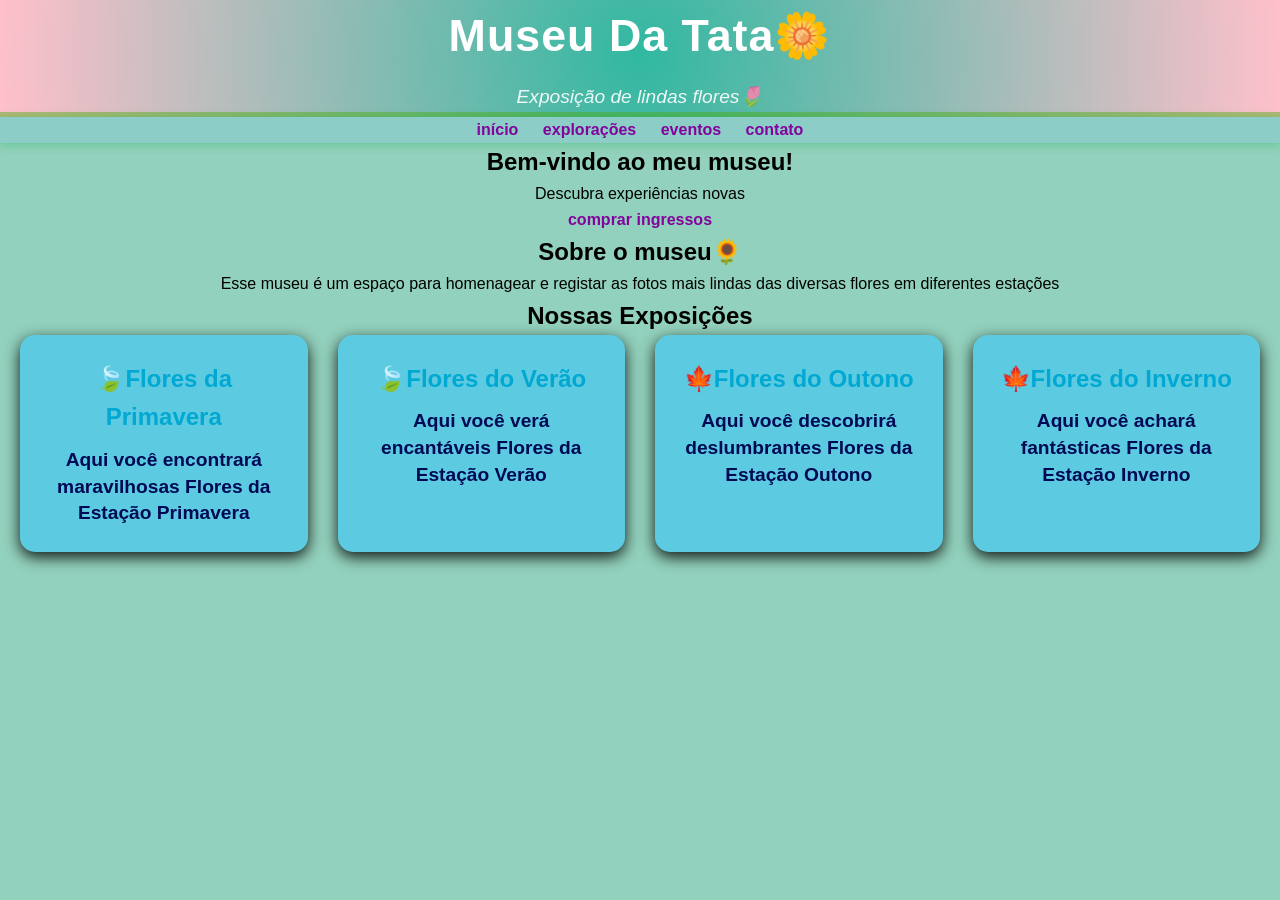
==== index.html @ c10fdc64 "bonitado" ====
<!DOCTYPE html>
<html lang="br">
<head>

    <meta charset="UTF-8">
    <meta name="viewport" content="width=device-width, initial-scale=1.0">
    <title>Museu</title>
    <link rel="stylesheet" href="css/style.css">
    <link rel="shortcut icon" href="imagens/flower-icon.png" type="image/x-icon">

</head>

<body>

    <header>

         <div class ="container">
         <h1>Museu Da Tata🌼</h1>
         <p class = "slogan">Exposição de lindas flores🌷</p>
         </div>
    </header>

    <nav>

         <div class = "container menu">
             <a href="#">início</a>
             <a href="#">explorações</a>
             <a href="#">eventos</a>
             <a href="#">contato</a>
         </div>

    </nav>

    <main>
        <section class=" banner">
            <div class="container">
                <h2>Bem-vindo ao meu museu!</h2>
                <p>Descubra experiências novas</p>
                <a href="#" class="botao">comprar ingressos</a>
            </div>

        </section>

        <section class="sobre">
            <div class="container">
                <h2>Sobre o museu🌻</h2>
                <p>Esse museu é um espaço para homenagear e registar as fotos mais lindas das diversas flores em diferentes estações</p>
            </div>
        </section>

        <section class= "exposicoes">
                <div class="container">
                     <h2>Nossas Exposições</h2>

                     <div class ="cards">
                         <article class="card">
                             <a href="pages/primavera.html">
                             <h3>🍃Flores da Primavera</h3>
                             <p>Aqui você encontrará maravilhosas Flores da Estação Primavera</p>
                             </a>
                             </article>

                         <article class="card">
                             <a href="pages/verao.html">
                             <h3>🍃Flores do Verão</h3>
                             <p>Aqui você verá encantáveis Flores da Estação Verão</p>
                              </a>
                        </article>

                        <article class="card">
                             <a href=" pages/outono.html">
                             <h3>🍁Flores do Outono</h3>
                             <p>Aqui você descobrirá deslumbrantes Flores da Estação Outono</p>
                             </a>
                        </article>

                        <article class="card">
                             <a href=" pages/inverno.html">
                             <h3>🍁Flores do Inverno</h3>
                             <p>Aqui você achará fantásticas Flores da Estação Inverno</p>
                             </a>
                        </article>

                    </div>

                </div>

        </section>
    </main>

</body>
</html>
---- css/style.css ----
img{
    height: 130px;
}

*
{
    margin: 0;
    padding: 0;
    box-sizing: border-box
}

body{
    height: 900px;
    font-family:'Gill Sans', 'Gill Sans MT', Calibri, 'Trebuchet MS', sans-serif;
    color:black;
    line-height:1.6;
    background-color: #7fc9b2d8;

}

.container{
    margin: 0 auto;
    padding: 0 20px;
    text-align: center;
}

header{
    background:radial-gradient(circle,#30b8a1,pink);
    color: rgb(255, 255, 255);
    padding: 0 20px;
    text-align: center;
    border-bottom: 5px solid rgba(80, 172, 19, 0.457);
}

 header h1{
    font-size: 2.8rem;
    margin-bottom: 10px;
    font-weight: 700;
    letter-spacing: 1px;
 }

header .slogan{
    font-size: 1.2rem;
    opacity: 0.9;
    font-style: italic;

}

nav{
    background-color:#8bccd18e;
    box-shadow: 0 2px 10px rgba(3, 174, 54, 0.313);
    position:sticky;
    top: 0;
    z-index: 100;
}

a{
    text-decoration: none;
    padding: 10px;
    color:rgb(131, 4, 156);
    font-weight: bold;
}

.card
{
    background-color: #5ccbe2;
    border-radius: 15px;
    overflow: hidden;
    box-shadow: 0 5px 15px rgba(0,0,0,0.9);
    transition: 0.3s ease;
}

.cards
{
    display: grid;
    grid-template-columns: repeat(auto-fit, minmax(280px, 1fr));
    gap: 30px;
}

.card:hover
{
    transform: translateY(-5px);
    box-shadow: 0 0 5px rgb(255, 255, 255);
}

.card a
{
    display: block;
    padding: 25px 20px;
    text-decoration: none;
    color: #ffffff;    
}

.cards h3
{
    color: #00a8d2;
    margin-bottom: 10px;
    font-size: 1.5rem;
}
/* enviar tudo a partir do .card */

.card p
{
    color: #000a54;
    font-size: 1.2rem;
    line-height: 1.4;
    font-weight: 600;
}
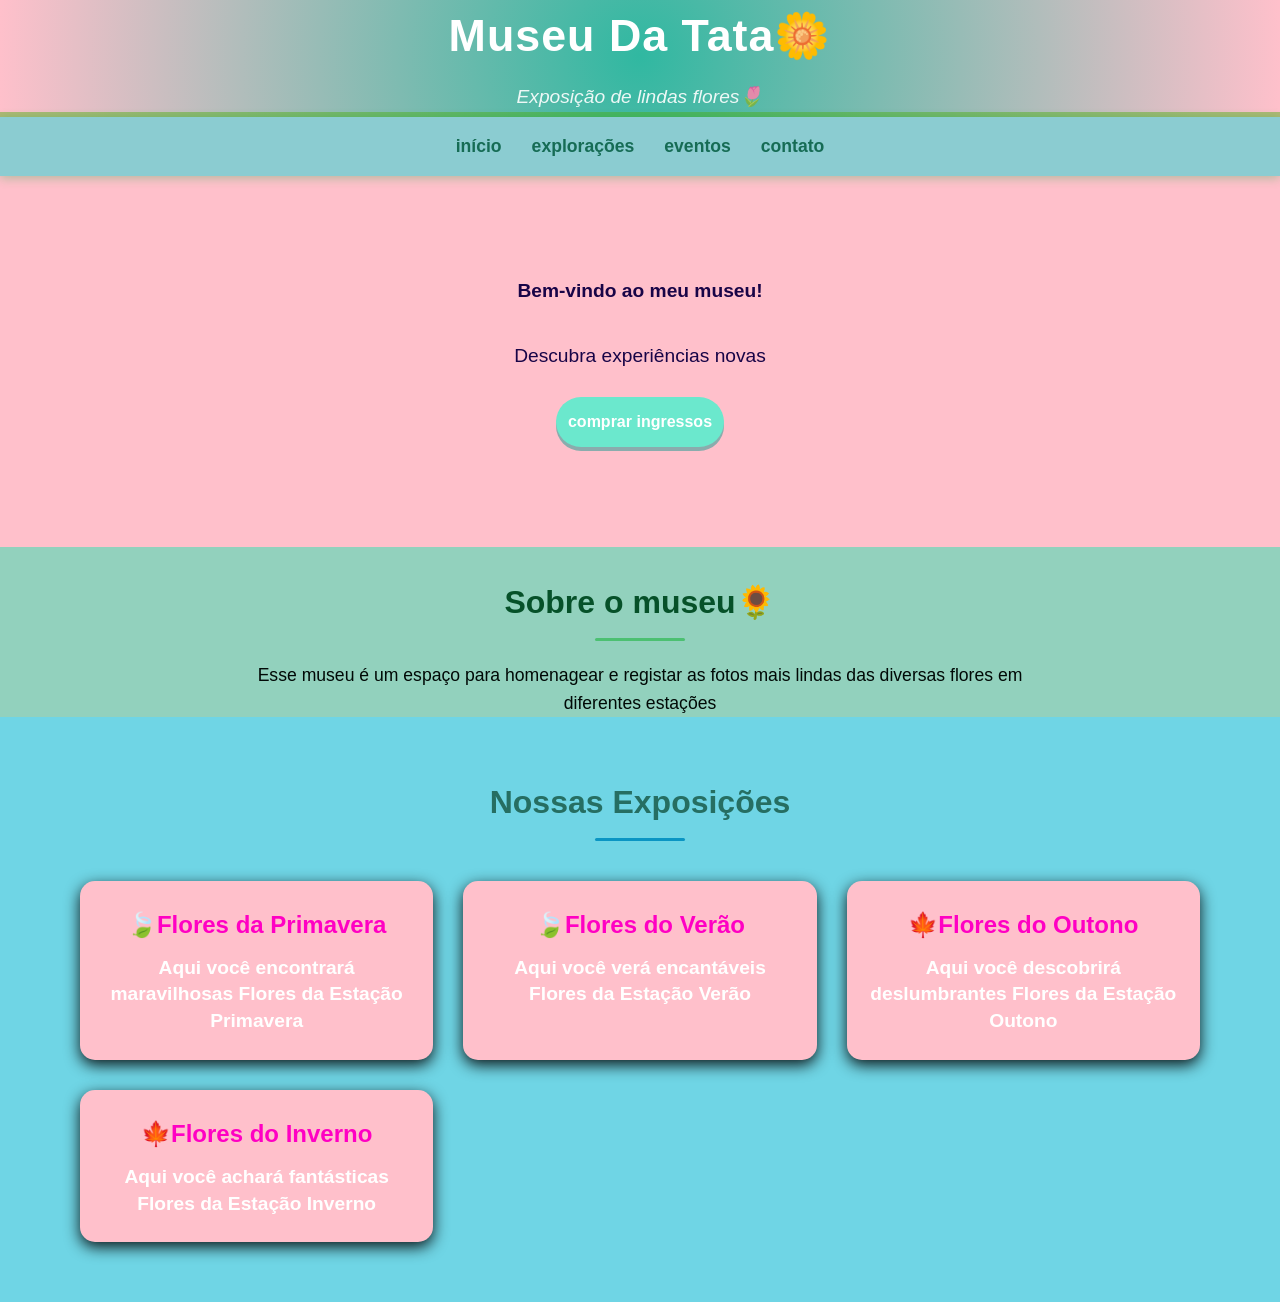
==== commit 28279907: "inicio do nav is ok" ====
--- a/index.html
+++ b/index.html
@@ -23,7 +23,7 @@
     <nav>
 
          <div class = "container menu">
-             <a href="#">início</a>
+             <a href="../index.html">início</a>
              <a href="#">explorações</a>
              <a href="#">eventos</a>
              <a href="#">contato</a>
--- a/css/style.css
+++ b/css/style.css
@@ -47,23 +47,142 @@
 }
 
 nav{
-    background-color:#8bccd18e;
+    background-color:#8bccd1;
     box-shadow: 0 2px 10px rgba(3, 174, 54, 0.313);
     position:sticky;
     top: 0;
     z-index: 100;
 }
 
-a{
+.menu a{
+    color:rgb(22, 108, 85);
     text-decoration: none;
-    padding: 10px;
-    color:rgb(131, 4, 156);
+    font-size: 1.1rem;
     font-weight: bold;
-}
+    transition: color 0.3s ease;
+}
+
+.menu a:hover{
+    color: #ea0b91;
+}
+
+.menu{
+    display: flex;
+    justify-content: center ;
+    gap: 30px;
+    padding: 15px 0;
+}
+
+.banner{
+    color: rgb(24, 4, 71);
+    background-color: pink;
+    margin-bottom: 30px;
+    text-align: center;
+    padding: 100px 0;
+}
+
+.banner h2 {
+    animation: pulse 1.5s ease-in-out;
+    font-size: 1.2rem;
+    margin-bottom: 35px;
+  }
+
+  .banner p{
+    font-size: 1.2rem;
+    margin-bottom: 25px;
+  }
+
+  .botao{
+        display: inline-block;
+        background-color: rgb(107, 232, 205);
+        color: white;
+        padding: 12px;
+        border-radius: 50px;
+        text-decoration: none;
+        font-weight: 600;
+        font-family: 1.1rem;
+        box-shadow: 0 4px rgba(2, 148, 138, 0.457);
+        transition: background-color 0.3s, transform 0.2;
+  }
+
+  .botao:hover{
+    background-color: rgb(108, 203, 224);
+    transform: translateY(-2px);
+    box-shadow: 0 4px rgb(38, 160, 156);
+  }
+
+  .sobre h2{
+    color: rgb(6, 81, 41);
+    font-size: 2rem;
+    margin-bottom: 20px;
+    display: inline-block;
+    position: relative;
+  }
+
+  .sobre h2::after{
+        content: '';
+        display:  block;
+        width: 90px;
+        height: 3px;
+        background-color: #4cc072;
+        margin: 10px auto 0;
+        border-radius: 2px;
+  }
+
+  .sobre p{
+    max-width: 800px;
+    margin: 0 auto;
+    font-size: 1.1rem;
+    color: #000906;
+  }
+
+  .exposicoes{
+    padding: 60px;
+    background-color: rgb(111, 213, 229);
+  }
+
+  .exposicoes h2{
+    text-align: center;
+    color: #266e62;
+    font-size: 2rem;
+    margin-bottom: 40px;
+    position: relative;
+    display: inline-block;
+  }
+
+  .exposicoes h2::after{
+    content: '';
+    display:  block;
+    width: 90px;
+    height: 3px;
+    background-color: #0a95c3;
+    margin: 10px auto 0;
+    border-radius: 2px;
+  }
+
+  .card{
+    background-color: #ea0b91;
+    
+  }
+
+
+
+
+@keyframes pulse {
+  0% { transform: scale(1); }
+  50% { transform: scale(1.05); }
+  100% { transform: scale(1); }
+}
+
+
+* ::selection{
+    color: rgb(235, 70, 185);
+}
+
 
 .card
 {
-    background-color: #5ccbe2;
+    background-color: pink;
     border-radius: 15px;
     overflow: hidden;
     box-shadow: 0 5px 15px rgba(0,0,0,0.9);
@@ -93,7 +212,7 @@
 
 .cards h3
 {
-    color: #00a8d2;
+    color: #ff00c3;
     margin-bottom: 10px;
     font-size: 1.5rem;
 }
@@ -101,11 +220,169 @@
 
 .card p
 {
-    color: #000a54;
+    color: #ffffff;
     font-size: 1.2rem;
     line-height: 1.4;
     font-weight: 600;
 }
 
 
-
+.containerverao{
+  background-color: #89d7e7;
+  font-family: pacific;
+  text-align: center;
+  font-size: 1rem;
+  color: #ce184c;
+  
+}
+
+.cabeca{
+  background-color: #f0dd74;
+  padding: 30px;
+  font-family: pacific;
+}
+img{
+  height: 250px;
+  
+  
+}
+.corpinho{
+  background-color: #f981a1;
+  font-family: pacific;
+  display: flex;
+ 
+  
+}
+
+.cabeca h2{
+  text-align: center;
+    color: #a47b00;
+    font-size: 2rem;
+    margin-bottom: 40px;
+    
+}
+.corpinho h2{
+  text-align: center;
+    color: #ce184c;
+    font-size: 2rem;
+    margin-bottom: 40px;
+    
+}
+.corpinho p{
+    position: relative;
+    top: 50px;
+    right: 100px;
+}
+
+.corpinho h2{
+  position: relative;
+  left: 90px;
+ 
+}
+
+.containerprima{
+  background-color: #4dc8e0;
+  font-family: pacific;
+  text-align: center;
+  font-size: 1rem;
+  color: #ce184c;
+    }
+
+  .cabecao{
+    background-color: #eda4d1;
+    padding: 30px;
+   font-family: pacific;
+  }
+
+  .corpinhu{
+    background-color: #f8628d;
+    padding: 30px;
+   font-family: pacific;
+  }
+   
+  .corpinhu h2{
+    text-align: center;
+    color: #70061d;
+    font-size: 2rem;
+    margin-bottom: 40px;
+    
+  }
+
+  .cabecao h2{
+    text-align: center;
+    color: #c22891;
+    font-size: 2rem;
+    margin-bottom: 40px;
+  }
+  
+
+  .containerouto{
+    background-color: #4dc8e0;
+  font-family: pacific;
+  text-align: center;
+  font-size: 1rem;
+  color: #ce184c;
+  }
+
+    .cabec{
+      background-color: #6fa0e9;
+    padding: 30px;
+   font-family: pacific;
+    }
+
+    .cabec h2{
+      text-align: center;
+    color: #4439ad;
+    font-size: 2rem;
+    margin-bottom: 40px;
+    }
+
+  .corpinhr{
+    background-color: #e7afd6;
+  font-family: pacific;
+  display: flex;
+  }
+
+  .corpinhr p{
+    position: relative;
+    top: 50px;
+    right: 50px;
+  }
+  .corpinhr h2{
+    position: relative;
+    left: 90px;
+    color: #fd608a;
+   
+  }
+
+  .containerinver{
+    background-color: #4dc8e0;
+    font-family: pacific;
+    text-align: center;
+    font-size: 1rem;
+    color: #ce184c;
+  }
+
+  .cade{
+    background-color: #e7afd6;
+    font-family: pacific;
+    display: flex;
+  }
+
+  
+  .corpin{
+    background-color: #6fa0e9;
+    padding: 30px;
+    font-family: pacific;
+  }
+  
+  .corpin h2{
+    color: #1e0b97;
+    text-align: center;
+  }
+
+  .corpin p{
+   margin-bottom: 20px; 
+  }
+  
+
